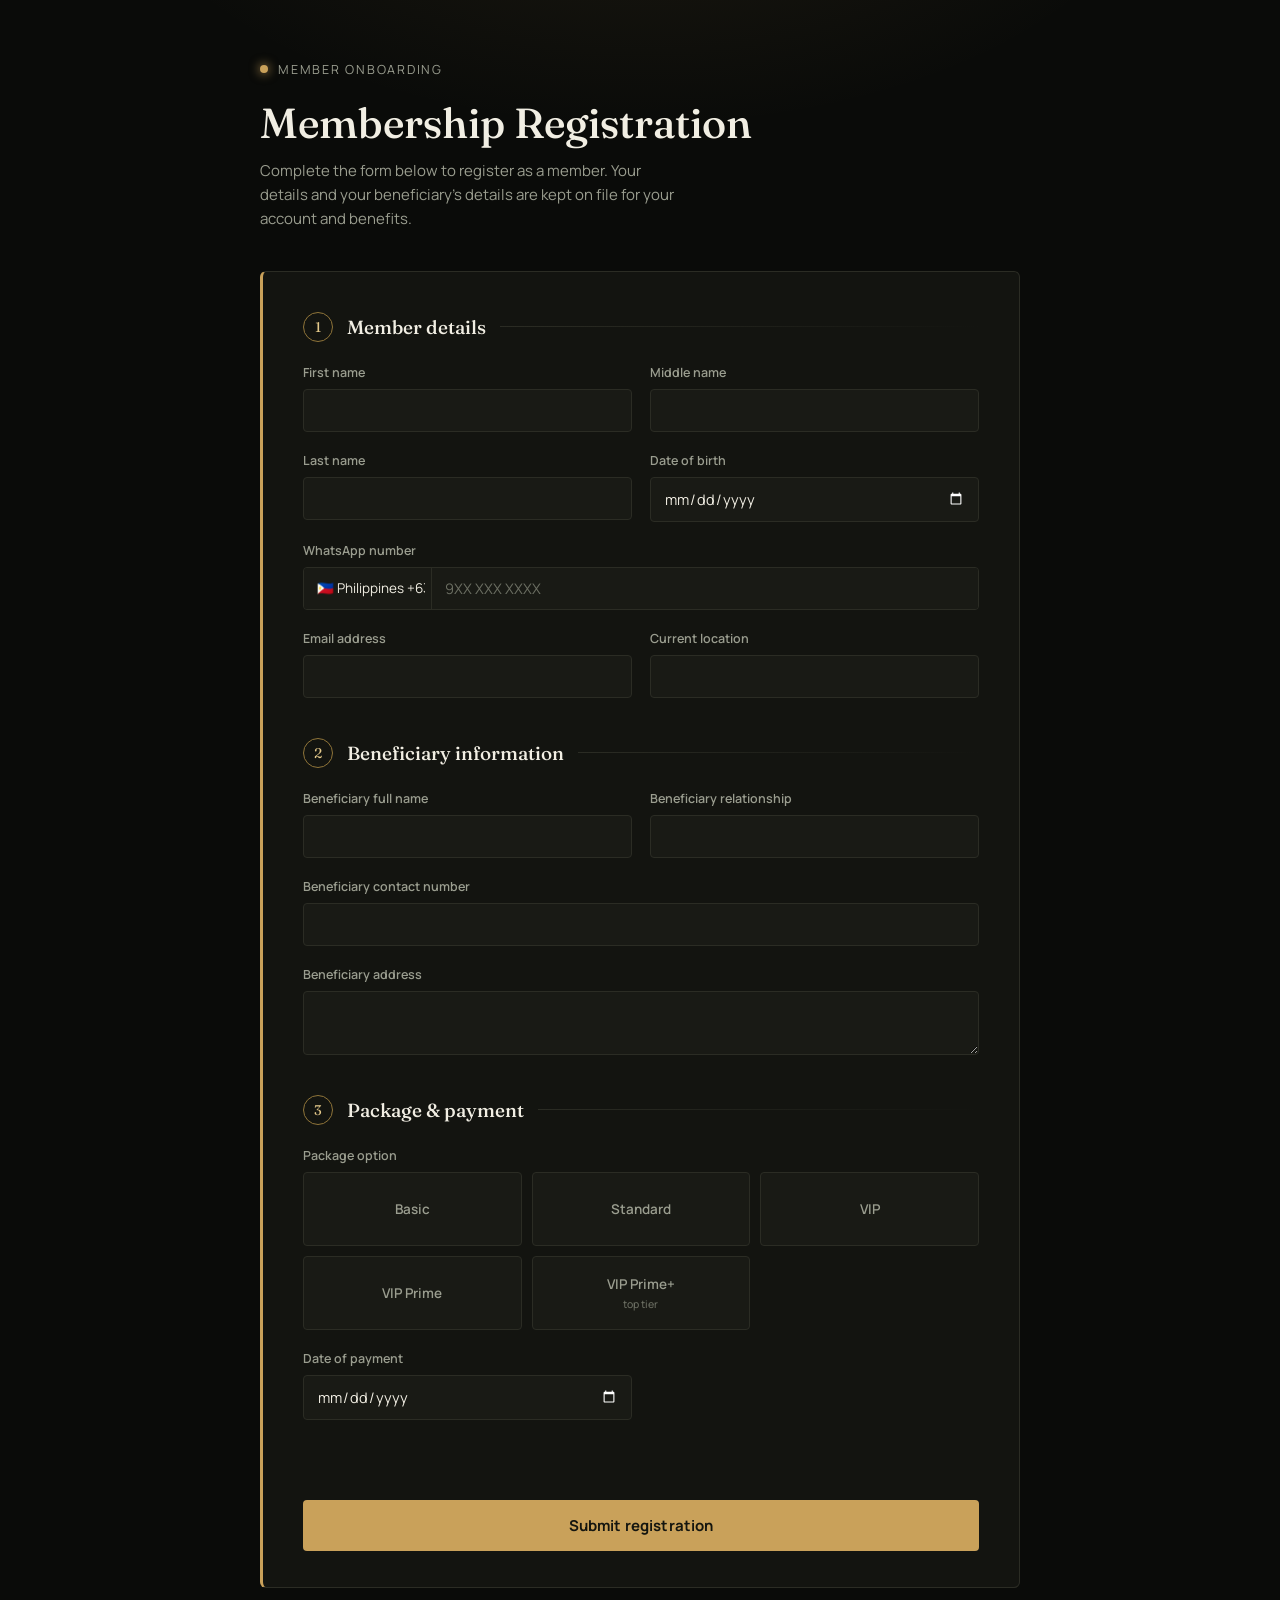
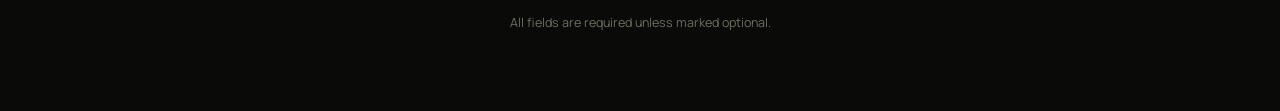
==== xentra.html @ d89745be "Rename index.html to xentra.html" ====
<!DOCTYPE html>
<html lang="en">
<head>
<meta charset="UTF-8">
<meta name="viewport" content="width=device-width, initial-scale=1.0">
<title>Membership Registration</title>
<link rel="preconnect" href="https://fonts.googleapis.com">
<link rel="preconnect" href="https://fonts.gstatic.com" crossorigin>
<link href="https://fonts.googleapis.com/css2?family=Fraunces:opsz,wght@9..144,400;9..144,500;9..144,600&family=Manrope:wght@400;500;600;700&display=swap" rel="stylesheet">
<style>
  :root {
    --bg: #0a0b09;
    --bg-glow: #14150f;
    --card: #131410;
    --card-raised: #191a15;
    --border: #2b2c24;
    --border-soft: #201f1a;
    --gold: #c9a15a;
    --gold-bright: #e4c98a;
    --gold-dim: #8f7439;
    --text: #f1eee3;
    --muted: #9a9d8f;
    --muted-dim: #6b6e62;
    --error: #d9765c;
    --radius: 6px;
  }
  * { box-sizing: border-box; }
  html, body { margin: 0; padding: 0; }
  body {
    font-family: 'Manrope', sans-serif;
    background:
      radial-gradient(ellipse 900px 500px at 50% -10%, rgba(201,161,90,0.10), transparent 60%),
      var(--bg);
    color: var(--text);
    min-height: 100vh;
    padding: 56px 20px 80px;
    -webkit-font-smoothing: antialiased;
  }
  .wrap { max-width: 760px; margin: 0 auto; }

  .masthead { margin-bottom: 40px; }
  .masthead .mark {
    display: inline-flex;
    align-items: center;
    gap: 10px;
    margin-bottom: 22px;
  }
  .mark .dot {
    width: 8px; height: 8px;
    background: var(--gold);
    border-radius: 50%;
    box-shadow: 0 0 10px 2px rgba(201,161,90,0.5);
  }
  .mark span {
    font-size: 12.5px;
    letter-spacing: 0.14em;
    color: var(--muted);
  }
  h1.title {
    font-family: 'Fraunces', serif;
    font-weight: 500;
    font-size: clamp(30px, 5vw, 42px);
    line-height: 1.12;
    margin: 0 0 12px;
    color: var(--text);
  }
  .masthead p {
    max-width: 46ch;
    margin: 0;
    color: var(--muted);
    font-size: 15px;
    line-height: 1.6;
  }

  .card {
    background: var(--card);
    border: 1px solid var(--border);
    border-left: 3px solid var(--gold);
    border-radius: var(--radius);
    padding: 40px 40px 36px;
  }

  .section { margin-bottom: 40px; }
  .section:last-of-type { margin-bottom: 0; }

  .section-head {
    display: flex;
    align-items: center;
    gap: 14px;
    margin-bottom: 22px;
  }
  .section-head .num {
    flex: none;
    width: 30px; height: 30px;
    border: 1px solid var(--gold-dim);
    border-radius: 50%;
    display: flex; align-items: center; justify-content: center;
    font-family: 'Fraunces', serif;
    font-size: 14px;
    color: var(--gold-bright);
  }
  .section-head h2 {
    font-family: 'Fraunces', serif;
    font-weight: 500;
    font-size: 19px;
    margin: 0;
    color: var(--text);
  }
  .section-head .rule {
    flex: 1;
    height: 1px;
    background: linear-gradient(to right, var(--border), transparent);
  }

  .grid {
    display: grid;
    grid-template-columns: 1fr 1fr;
    gap: 20px 18px;
  }
  .field { display: flex; flex-direction: column; min-width: 0; }
  .field.full { grid-column: 1 / -1; }

  label {
    font-size: 12.5px;
    font-weight: 600;
    color: var(--muted);
    margin-bottom: 8px;
  }

  input[type="text"], input[type="email"], input[type="date"], input[type="tel"], textarea, select {
    background: var(--card-raised);
    border: 1px solid var(--border);
    border-radius: 4px;
    color: var(--text);
    font-family: 'Manrope', sans-serif;
    font-size: 14.5px;
    padding: 11px 13px;
    width: 100%;
  }
  input::placeholder, textarea::placeholder { color: var(--muted-dim); }
  input:focus, textarea:focus, select:focus {
    outline: none;
    border-color: var(--gold);
    box-shadow: 0 0 0 3px rgba(201,161,90,0.14);
  }
  textarea { resize: vertical; min-height: 64px; }

  input[type="date"] { color-scheme: dark; }

  /* phone group */
  .phone-group {
    display: flex;
    border: 1px solid var(--border);
    border-radius: 4px;
    overflow: hidden;
    background: var(--card-raised);
  }
  .phone-group:focus-within {
    border-color: var(--gold);
    box-shadow: 0 0 0 3px rgba(201,161,90,0.14);
  }
  .phone-group select {
    border: none;
    border-right: 1px solid var(--border);
    border-radius: 0;
    width: 128px;
    flex: none;
    background: var(--card-raised);
    font-size: 13.5px;
    padding-right: 6px;
  }
  .phone-group select:focus { box-shadow: none; }
  .phone-group input {
    border: none;
    border-radius: 0;
    flex: 1;
    min-width: 0;
  }
  .phone-group input:focus { box-shadow: none; }

  select { appearance: none; -webkit-appearance: none;
    background-image: url("data:image/svg+xml;utf8,<svg xmlns='http://www.w3.org/2000/svg' width='10' height='6' viewBox='0 0 10 6'><path d='M0 0L5 6L10 0' fill='none' stroke='%239a9d8f' stroke-width='1.4'/></svg>");
    background-repeat: no-repeat;
    background-position: right 12px center;
    padding-right: 30px;
  }

  /* package tiers */
  .tiers {
    display: grid;
    grid-template-columns: repeat(3, 1fr);
    gap: 10px;
  }
  .tier { position: relative; }
  .tier input { position: absolute; opacity: 0; width: 0; height: 0; }
  .tier label {
    display: flex;
    flex-direction: column;
    justify-content: center;
    align-items: center;
    text-align: center;
    gap: 4px;
    height: 74px;
    margin: 0;
    border: 1px solid var(--border);
    border-radius: 4px;
    background: var(--card-raised);
    color: var(--muted);
    font-size: 13.5px;
    font-weight: 600;
    cursor: pointer;
    transition: border-color .12s ease, color .12s ease, background .12s ease;
  }
  .tier label .sub { font-size: 10.5px; font-weight: 500; color: var(--muted-dim); }
  .tier label:hover { border-color: var(--gold-dim); color: var(--text); }
  .tier input:checked + label {
    border-color: var(--gold);
    color: var(--gold-bright);
    background: linear-gradient(180deg, rgba(201,161,90,0.10), rgba(201,161,90,0.03));
    box-shadow: 0 0 0 1px var(--gold) inset;
  }
  .tier.top input:checked + label {
    box-shadow: 0 0 0 1px var(--gold) inset, 0 0 16px rgba(201,161,90,0.25);
  }

  button.submit {
    margin-top: 40px;
    width: 100%;
    padding: 15px;
    background: var(--gold);
    color: #14150f;
    border: none;
    border-radius: 4px;
    font-family: 'Manrope', sans-serif;
    font-size: 15px;
    font-weight: 700;
    letter-spacing: 0.01em;
    cursor: pointer;
    transition: background .12s ease;
  }
  button.submit:hover { background: var(--gold-bright); }

  #confirmation {
    display: none;
    margin-top: 18px;
    padding: 16px 18px;
    border-radius: 4px;
    background: rgba(201,161,90,0.08);
    border: 1px solid var(--gold-dim);
    color: var(--gold-bright);
    font-size: 13.5px;
    line-height: 1.6;
  }
  #confirmation strong { color: var(--text); }

  footer.note {
    text-align: center;
    margin-top: 26px;
    color: var(--muted-dim);
    font-size: 12.5px;
  }

  @media (max-width: 620px) {
    .grid { grid-template-columns: 1fr; }
    .tiers { grid-template-columns: repeat(2, 1fr); }
    .card { padding: 30px 22px; }
    .phone-group { flex-direction: column; }
    .phone-group select { width: 100%; border-right: none; border-bottom: 1px solid var(--border); }
  }
</style>
</head>
<body>
<div class="wrap">

  <div class="masthead">
    <div class="mark"><span class="dot"></span><span>MEMBER ONBOARDING</span></div>
    <h1 class="title">Membership Registration</h1>
    <p>Complete the form below to register as a member. Your details and your beneficiary's details are kept on file for your account and benefits.</p>
  </div>

  <div class="card">
    <form id="regForm">

      <div class="section">
        <div class="section-head"><span class="num">1</span><h2>Member details</h2><span class="rule"></span></div>
        <div class="grid">
          <div class="field">
            <label for="firstName">First name</label>
            <input type="text" id="firstName" required>
          </div>
          <div class="field">
            <label for="middleName">Middle name</label>
            <input type="text" id="middleName">
          </div>
          <div class="field">
            <label for="lastName">Last name</label>
            <input type="text" id="lastName" required>
          </div>
          <div class="field">
            <label for="dob">Date of birth</label>
            <input type="date" id="dob" required>
          </div>
          <div class="field full">
            <label for="whatsappNumber">WhatsApp number</label>
            <div class="phone-group">
              <select id="countryCode" aria-label="Country code"></select>
              <input type="tel" id="whatsappNumber" placeholder="9XX XXX XXXX" required>
            </div>
          </div>
          <div class="field">
            <label for="email">Email address</label>
            <input type="email" id="email" required>
          </div>
          <div class="field">
            <label for="location">Current location</label>
            <input type="text" id="location" required>
          </div>
        </div>
      </div>

      <div class="section">
        <div class="section-head"><span class="num">2</span><h2>Beneficiary information</h2><span class="rule"></span></div>
        <div class="grid">
          <div class="field">
            <label for="benName">Beneficiary full name</label>
            <input type="text" id="benName" required>
          </div>
          <div class="field">
            <label for="benRelationship">Beneficiary relationship</label>
            <input type="text" id="benRelationship" required>
          </div>
          <div class="field full">
            <label for="benContact">Beneficiary contact number</label>
            <input type="tel" id="benContact" required>
          </div>
          <div class="field full">
            <label for="benAddress">Beneficiary address</label>
            <textarea id="benAddress" required></textarea>
          </div>
        </div>
      </div>

      <div class="section">
        <div class="section-head"><span class="num">3</span><h2>Package &amp; payment</h2><span class="rule"></span></div>

        <div class="field full" style="margin-bottom: 20px;">
          <label>Package option</label>
          <div class="tiers">
            <div class="tier">
              <input type="radio" name="package" id="pkgBasic" value="Basic" required>
              <label for="pkgBasic">Basic</label>
            </div>
            <div class="tier">
              <input type="radio" name="package" id="pkgStandard" value="Standard">
              <label for="pkgStandard">Standard</label>
            </div>
            <div class="tier">
              <input type="radio" name="package" id="pkgVip" value="VIP">
              <label for="pkgVip">VIP</label>
            </div>
            <div class="tier">
              <input type="radio" name="package" id="pkgVipPrime" value="VIP Prime">
              <label for="pkgVipPrime">VIP Prime</label>
            </div>
            <div class="tier top">
              <input type="radio" name="package" id="pkgVipPrimePlus" value="VIP Prime+">
              <label for="pkgVipPrimePlus">VIP Prime+<span class="sub">top tier</span></label>
            </div>
          </div>
        </div>

        <div class="grid">
          <div class="field">
            <label for="paymentDate">Date of payment</label>
            <input type="date" id="paymentDate" required>
          </div>
        </div>
      </div>

      <div class="h-captcha" data-captcha="true" style="margin-bottom: 20px;"></div>

      <button type="submit" class="submit">Submit registration</button>
      <div id="confirmation"></div>
    </form>
  </div>

  <footer class="note">All fields are required unless marked optional.</footer>
</div>

<!-- hCaptcha spam protection (free, via Web3Forms) -->
<script src="https://web3forms.com/client/script.js" async defer></script>

<script>
  // [iso2, name, dial code]
  const countries = [
["AF","Afghanistan","93"],["AL","Albania","355"],["DZ","Algeria","213"],["AD","Andorra","376"],
["AO","Angola","244"],["AG","Antigua and Barbuda","1268"],["AR","Argentina","54"],["AM","Armenia","374"],
["AU","Australia","61"],["AT","Austria","43"],["AZ","Azerbaijan","994"],["BS","Bahamas","1242"],
["BH","Bahrain","973"],["BD","Bangladesh","880"],["BB","Barbados","1246"],["BY","Belarus","375"],
["BE","Belgium","32"],["BZ","Belize","501"],["BJ","Benin","229"],["BT","Bhutan","975"],
["BO","Bolivia","591"],["BA","Bosnia and Herzegovina","387"],["BW","Botswana","267"],["BR","Brazil","55"],
["BN","Brunei","673"],["BG","Bulgaria","359"],["BF","Burkina Faso","226"],["BI","Burundi","257"],
["KH","Cambodia","855"],["CM","Cameroon","237"],["CA","Canada","1"],["CV","Cape Verde","238"],
["CF","Central African Republic","236"],["TD","Chad","235"],["CL","Chile","56"],["CN","China","86"],
["CO","Colombia","57"],["KM","Comoros","269"],["CG","Congo (Brazzaville)","242"],["CD","Congo (DRC)","243"],
["CR","Costa Rica","506"],["HR","Croatia","385"],["CU","Cuba","53"],["CY","Cyprus","357"],
["CZ","Czech Republic","420"],["DK","Denmark","45"],["DJ","Djibouti","253"],["DM","Dominica","1767"],
["DO","Dominican Republic","1809"],["EC","Ecuador","593"],["EG","Egypt","20"],["SV","El Salvador","503"],
["GQ","Equatorial Guinea","240"],["ER","Eritrea","291"],["EE","Estonia","372"],["SZ","Eswatini","268"],
["ET","Ethiopia","251"],["FJ","Fiji","679"],["FI","Finland","358"],["FR","France","33"],
["GA","Gabon","241"],["GM","Gambia","220"],["GE","Georgia","995"],["DE","Germany","49"],
["GH","Ghana","233"],["GR","Greece","30"],["GD","Grenada","1473"],["GT","Guatemala","502"],
["GN","Guinea","224"],["GW","Guinea-Bissau","245"],["GY","Guyana","592"],["HT","Haiti","509"],
["HN","Honduras","504"],["HK","Hong Kong","852"],["HU","Hungary","36"],["IS","Iceland","354"],
["IN","India","91"],["ID","Indonesia","62"],["IR","Iran","98"],["IQ","Iraq","964"],
["IE","Ireland","353"],["IL","Israel","972"],["IT","Italy","39"],["CI","Ivory Coast","225"],
["JM","Jamaica","1876"],["JP","Japan","81"],["JO","Jordan","962"],["KZ","Kazakhstan","7"],
["KE","Kenya","254"],["KI","Kiribati","686"],["KW","Kuwait","965"],["KG","Kyrgyzstan","996"],
["LA","Laos","856"],["LV","Latvia","371"],["LB","Lebanon","961"],["LS","Lesotho","266"],
["LR","Liberia","231"],["LY","Libya","218"],["LI","Liechtenstein","423"],["LT","Lithuania","370"],
["LU","Luxembourg","352"],["MO","Macau","853"],["MG","Madagascar","261"],["MW","Malawi","265"],
["MY","Malaysia","60"],["MV","Maldives","960"],["ML","Mali","223"],["MT","Malta","356"],
["MH","Marshall Islands","692"],["MR","Mauritania","222"],["MU","Mauritius","230"],["MX","Mexico","52"],
["FM","Micronesia","691"],["MD","Moldova","373"],["MC","Monaco","377"],["MN","Mongolia","976"],
["ME","Montenegro","382"],["MA","Morocco","212"],["MZ","Mozambique","258"],["MM","Myanmar","95"],
["NA","Namibia","264"],["NR","Nauru","674"],["NP","Nepal","977"],["NL","Netherlands","31"],
["NZ","New Zealand","64"],["NI","Nicaragua","505"],["NE","Niger","227"],["NG","Nigeria","234"],
["KP","North Korea","850"],["MK","North Macedonia","389"],["NO","Norway","47"],["OM","Oman","968"],
["PK","Pakistan","92"],["PW","Palau","680"],["PS","Palestine","970"],["PA","Panama","507"],
["PG","Papua New Guinea","675"],["PY","Paraguay","595"],["PE","Peru","51"],["PH","Philippines","63"],
["PL","Poland","48"],["PT","Portugal","351"],["PR","Puerto Rico","1787"],["QA","Qatar","974"],
["RO","Romania","40"],["RU","Russia","7"],["RW","Rwanda","250"],["KN","Saint Kitts and Nevis","1869"],
["LC","Saint Lucia","1758"],["VC","Saint Vincent and the Grenadines","1784"],["WS","Samoa","685"],
["SM","San Marino","378"],["ST","Sao Tome and Principe","239"],["SA","Saudi Arabia","966"],
["SN","Senegal","221"],["RS","Serbia","381"],["SC","Seychelles","248"],["SL","Sierra Leone","232"],
["SG","Singapore","65"],["SK","Slovakia","421"],["SI","Slovenia","386"],["SB","Solomon Islands","677"],
["SO","Somalia","252"],["ZA","South Africa","27"],["KR","South Korea","82"],["SS","South Sudan","211"],
["ES","Spain","34"],["LK","Sri Lanka","94"],["SD","Sudan","249"],["SR","Suriname","597"],
["SE","Sweden","46"],["CH","Switzerland","41"],["SY","Syria","963"],["TW","Taiwan","886"],
["TJ","Tajikistan","992"],["TZ","Tanzania","255"],["TH","Thailand","66"],["TL","Timor-Leste","670"],
["TG","Togo","228"],["TO","Tonga","676"],["TT","Trinidad and Tobago","1868"],["TN","Tunisia","216"],
["TR","Turkey","90"],["TM","Turkmenistan","993"],["TV","Tuvalu","688"],["UG","Uganda","256"],
["UA","Ukraine","380"],["AE","United Arab Emirates","971"],["GB","United Kingdom","44"],
["US","United States","1"],["UY","Uruguay","598"],["UZ","Uzbekistan","998"],["VU","Vanuatu","678"],
["VA","Vatican City","379"],["VE","Venezuela","58"],["VN","Vietnam","84"],["YE","Yemen","967"],
["ZM","Zambia","260"],["ZW","Zimbabwe","263"]
  ];

  function flagEmoji(iso2) {
    return String.fromCodePoint(...[...iso2.toUpperCase()].map(c => 127397 + c.charCodeAt(0)));
  }

  const select = document.getElementById('countryCode');
  countries.forEach(([iso2, name, dial]) => {
    const opt = document.createElement('option');
    opt.value = dial;
    opt.dataset.iso = iso2;
    opt.textContent = `${flagEmoji(iso2)} ${name} +${dial}`;
    if (iso2 === 'PH') opt.selected = true;
    select.appendChild(opt);
  });

  // ---- Web3Forms setup ----
  // 1. Go to https://web3forms.com, enter josh.aldea@outlook.com, and get a free Access Key.
  // 2. Paste that key below, replacing "YOUR_ACCESS_KEY_HERE".
  const WEB3FORMS_ACCESS_KEY = "4d484236-e8c4-4e3f-8354-c5b3d680254d";

  document.getElementById('regForm').addEventListener('submit', async function (e) {
    e.preventDefault();

    const hCaptchaField = document.querySelector('textarea[name="h-captcha-response"]');
    const hCaptchaValue = hCaptchaField ? hCaptchaField.value : '';
    if (!hCaptchaValue) {
      alert('Please complete the "I am human" checkbox before submitting.');
      return;
    }

    const pkg = document.querySelector('input[name="package"]:checked');
    const dial = select.value;
    const number = document.getElementById('whatsappNumber').value;
    const first = document.getElementById('firstName').value;
    const last = document.getElementById('lastName').value;

    const box = document.getElementById('confirmation');
    const submitBtn = document.querySelector('.submit');

    const payload = {
      access_key: WEB3FORMS_ACCESS_KEY,
      subject: "New Membership Registration — " + first + " " + last,
      from_name: "Livatee Membership Form",
      "First name": first,
      "Middle name": document.getElementById('middleName').value,
      "Last name": last,
      "Date of birth": document.getElementById('dob').value,
      "WhatsApp number": '+' + dial + ' ' + number,
      "Email address": document.getElementById('email').value,
      "Current location": document.getElementById('location').value,
      "Beneficiary full name": document.getElementById('benName').value,
      "Beneficiary relationship": document.getElementById('benRelationship').value,
      "Beneficiary contact number": document.getElementById('benContact').value,
      "Beneficiary address": document.getElementById('benAddress').value,
      "Package option": pkg ? pkg.value : "",
      "Date of payment": document.getElementById('paymentDate').value,
      "h-captcha-response": hCaptchaValue
    };

    submitBtn.disabled = true;
    submitBtn.textContent = "Submitting...";

    try {
      const response = await fetch("https://api.web3forms.com/submit", {
        method: "POST",
        headers: {
          "Content-Type": "application/json",
          "Accept": "application/json"
        },
        body: JSON.stringify(payload)
      });
      const result = await response.json();

      box.style.display = 'block';
      if (result.success) {
        box.innerHTML =
          '<strong>Registration submitted.</strong><br>' +
          first + ' ' + last + ' — WhatsApp +' + dial + ' ' + number +
          (pkg ? ' — ' + pkg.value + ' package.' : '.') +
          '<br>Thank you — we\'ve received your details.';
        document.getElementById('regForm').reset();
      } else {
        box.innerHTML = '<strong>Something went wrong.</strong><br>Please try again, or contact us directly.';
      }
    } catch (err) {
      box.style.display = 'block';
      box.innerHTML = '<strong>Network error.</strong><br>Please check your connection and try again.';
    } finally {
      submitBtn.disabled = false;
      submitBtn.textContent = "Submit registration";
    }
  });
</script>
</body>
</html>
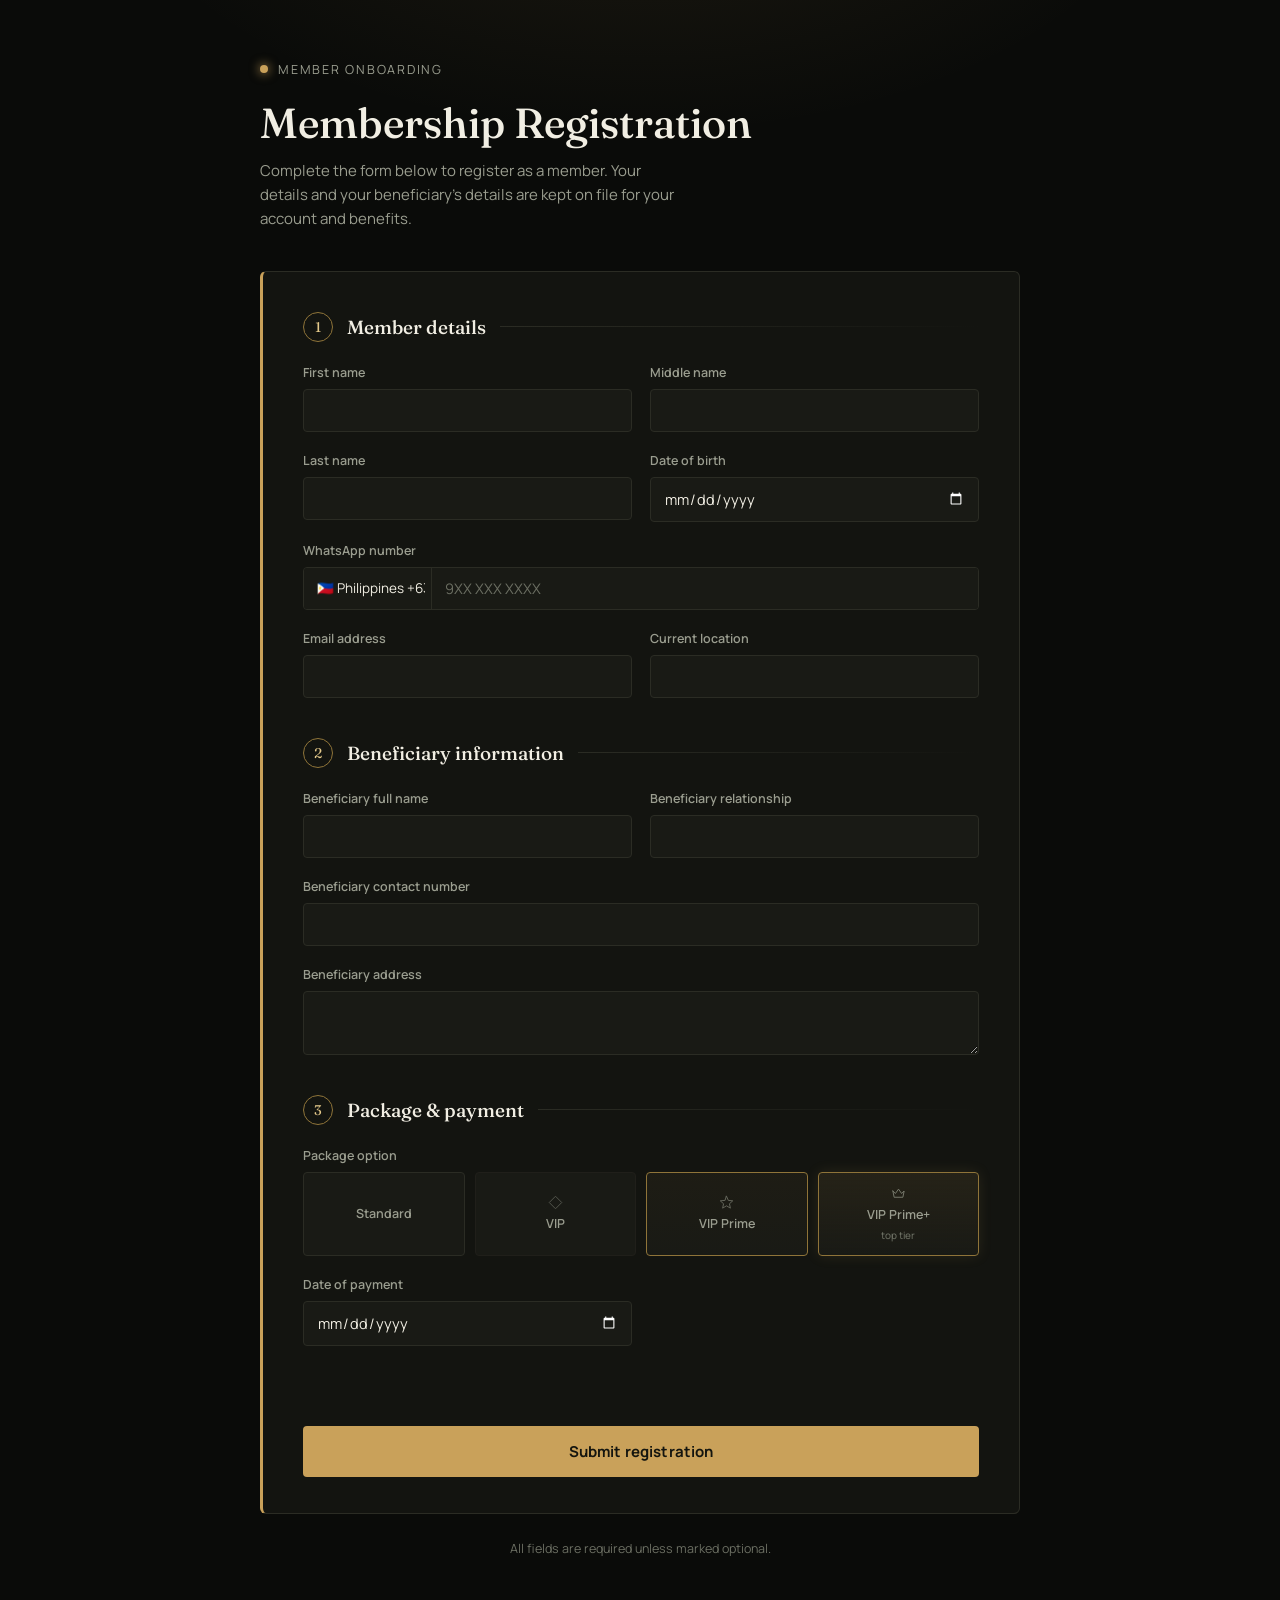
==== commit 3dad59b7: "Rename index.html to xentra.html" ====
--- a/xentra.html
+++ b/xentra.html
@@ -185,42 +185,101 @@
     padding-right: 30px;
   }
 
-  /* package tiers */
+  /* package tiers — each step up reads visibly more premium than the last */
   .tiers {
     display: grid;
-    grid-template-columns: repeat(3, 1fr);
+    grid-template-columns: repeat(4, 1fr);
     gap: 10px;
   }
   .tier { position: relative; }
   .tier input { position: absolute; opacity: 0; width: 0; height: 0; }
   .tier label {
+    position: relative;
     display: flex;
     flex-direction: column;
     justify-content: center;
     align-items: center;
     text-align: center;
-    gap: 4px;
-    height: 74px;
+    gap: 5px;
+    height: 84px;
     margin: 0;
     border: 1px solid var(--border);
     border-radius: 4px;
     background: var(--card-raised);
     color: var(--muted);
-    font-size: 13.5px;
+    font-size: 12.5px;
     font-weight: 600;
     cursor: pointer;
-    transition: border-color .12s ease, color .12s ease, background .12s ease;
-  }
-  .tier label .sub { font-size: 10.5px; font-weight: 500; color: var(--muted-dim); }
-  .tier label:hover { border-color: var(--gold-dim); color: var(--text); }
-  .tier input:checked + label {
+    transition: border-color .15s ease, color .15s ease, background .15s ease, box-shadow .25s ease, transform .15s ease;
+  }
+  .tier label > * { position: relative; z-index: 1; }
+  .tier label .ic { width: 15px; height: 15px; opacity: .45; transition: opacity .15s ease; }
+  .tier label .sub { font-size: 10px; font-weight: 500; color: var(--muted-dim); }
+
+  /* Standard — the quiet baseline everything else is measured against */
+  .tier-standard label:hover { border-color: var(--gold-dim); color: var(--text); }
+  .tier-standard input:checked + label {
     border-color: var(--gold);
     color: var(--gold-bright);
     background: linear-gradient(180deg, rgba(201,161,90,0.10), rgba(201,161,90,0.03));
     box-shadow: 0 0 0 1px var(--gold) inset;
   }
-  .tier.top input:checked + label {
-    box-shadow: 0 0 0 1px var(--gold) inset, 0 0 16px rgba(201,161,90,0.25);
+
+  /* VIP — a step warmer at rest, gold glow when picked */
+  .tier-vip label { border-color: var(--border-soft); }
+  .tier-vip label:hover { border-color: var(--gold-dim); color: var(--text); }
+  .tier-vip label:hover .ic { opacity: .8; }
+  .tier-vip input:checked + label {
+    border-color: var(--gold);
+    color: var(--gold-bright);
+    background: linear-gradient(180deg, rgba(201,161,90,0.15), rgba(201,161,90,0.04));
+    box-shadow: 0 0 0 1px var(--gold) inset, 0 0 10px rgba(201,161,90,0.2);
+  }
+  .tier-vip input:checked + label .ic { opacity: 1; }
+
+  /* VIP Prime — already lit at rest, lifts and glows brighter when picked */
+  .tier-prime label {
+    border-color: var(--gold-dim);
+    background: linear-gradient(180deg, rgba(201,161,90,0.06), var(--card-raised));
+  }
+  .tier-prime label:hover { border-color: var(--gold); color: var(--text); }
+  .tier-prime label .ic { opacity: .6; }
+  .tier-prime label:hover .ic { opacity: 1; }
+  .tier-prime input:checked + label {
+    border-color: var(--gold-bright);
+    color: var(--gold-bright);
+    background: linear-gradient(180deg, rgba(201,161,90,0.22), rgba(201,161,90,0.05));
+    box-shadow: 0 0 0 1px var(--gold) inset, 0 0 20px rgba(201,161,90,0.32);
+    transform: translateY(-1px);
+  }
+  .tier-prime input:checked + label .ic { opacity: 1; }
+
+  /* VIP Prime+ — the top of the ladder: persistent glow, a sweep of light, always a little raised */
+  .tier-primeplus label {
+    overflow: hidden;
+    border-color: var(--gold-dim);
+    background: linear-gradient(180deg, rgba(201,161,90,0.1), var(--card-raised));
+    box-shadow: 0 0 14px rgba(201,161,90,0.12);
+  }
+  .tier-primeplus label::before {
+    content: "";
+    position: absolute;
+    inset: 0;
+    z-index: 0;
+    background: linear-gradient(115deg, transparent 40%, rgba(228,201,138,0.4) 50%, transparent 60%);
+    transform: translateX(-130%);
+    transition: transform .7s ease;
+  }
+  .tier-primeplus label:hover::before,
+  .tier-primeplus input:checked + label::before { transform: translateX(130%); }
+  .tier-primeplus label:hover { border-color: var(--gold); color: var(--text); transform: translateY(-1px); }
+  .tier-primeplus label .ic { opacity: .75; }
+  .tier-primeplus input:checked + label {
+    border-color: var(--gold-bright);
+    color: var(--gold-bright);
+    background: linear-gradient(180deg, rgba(201,161,90,0.28), rgba(201,161,90,0.06));
+    box-shadow: 0 0 0 1px var(--gold-bright) inset, 0 0 30px rgba(201,161,90,0.48);
+    transform: translateY(-2px);
   }
 
   button.submit {
@@ -346,25 +405,30 @@
         <div class="field full" style="margin-bottom: 20px;">
           <label>Package option</label>
           <div class="tiers">
-            <div class="tier">
-              <input type="radio" name="package" id="pkgBasic" value="Basic" required>
-              <label for="pkgBasic">Basic</label>
-            </div>
-            <div class="tier">
-              <input type="radio" name="package" id="pkgStandard" value="Standard">
+            <div class="tier tier-standard">
+              <input type="radio" name="package" id="pkgStandard" value="Standard" required>
               <label for="pkgStandard">Standard</label>
             </div>
-            <div class="tier">
+            <div class="tier tier-vip">
               <input type="radio" name="package" id="pkgVip" value="VIP">
-              <label for="pkgVip">VIP</label>
+              <label for="pkgVip">
+                <svg class="ic" viewBox="0 0 24 24" fill="none" stroke="currentColor" stroke-width="1.6" stroke-linejoin="round"><path d="M12 2L22 12L12 22L2 12Z"/></svg>
+                VIP
+              </label>
             </div>
-            <div class="tier">
+            <div class="tier tier-prime">
               <input type="radio" name="package" id="pkgVipPrime" value="VIP Prime">
-              <label for="pkgVipPrime">VIP Prime</label>
+              <label for="pkgVipPrime">
+                <svg class="ic" viewBox="0 0 24 24" fill="none" stroke="currentColor" stroke-width="1.5" stroke-linejoin="round" stroke-linecap="round"><path d="M12 2L14.9 8.6L22 9.3L16.7 14L18.2 21L12 17.3L5.8 21L7.3 14L2 9.3L9.1 8.6Z"/></svg>
+                VIP Prime
+              </label>
             </div>
-            <div class="tier top">
+            <div class="tier tier-primeplus">
               <input type="radio" name="package" id="pkgVipPrimePlus" value="VIP Prime+">
-              <label for="pkgVipPrimePlus">VIP Prime+<span class="sub">top tier</span></label>
+              <label for="pkgVipPrimePlus">
+                <svg class="ic" viewBox="0 0 24 24" fill="none" stroke="currentColor" stroke-width="1.5" stroke-linejoin="round" stroke-linecap="round"><path d="M3 8L7 12L12 5L17 12L21 8L19 18H5L3 8Z"/></svg>
+                VIP Prime+<span class="sub">top tier</span>
+              </label>
             </div>
           </div>
         </div>
@@ -376,8 +440,6 @@
           </div>
         </div>
       </div>
-
-      <div class="h-captcha" data-captcha="true" style="margin-bottom: 20px;"></div>
 
       <button type="submit" class="submit">Submit registration</button>
       <div id="confirmation"></div>
@@ -386,9 +448,6 @@
 
   <footer class="note">All fields are required unless marked optional.</footer>
 </div>
-
-<!-- hCaptcha spam protection (free, via Web3Forms) -->
-<script src="https://web3forms.com/client/script.js" async defer></script>
 
 <script>
   // [iso2, name, dial code]
@@ -468,13 +527,6 @@
   document.getElementById('regForm').addEventListener('submit', async function (e) {
     e.preventDefault();
 
-    const hCaptchaField = document.querySelector('textarea[name="h-captcha-response"]');
-    const hCaptchaValue = hCaptchaField ? hCaptchaField.value : '';
-    if (!hCaptchaValue) {
-      alert('Please complete the "I am human" checkbox before submitting.');
-      return;
-    }
-
     const pkg = document.querySelector('input[name="package"]:checked');
     const dial = select.value;
     const number = document.getElementById('whatsappNumber').value;
@@ -500,8 +552,7 @@
       "Beneficiary contact number": document.getElementById('benContact').value,
       "Beneficiary address": document.getElementById('benAddress').value,
       "Package option": pkg ? pkg.value : "",
-      "Date of payment": document.getElementById('paymentDate').value,
-      "h-captcha-response": hCaptchaValue
+      "Date of payment": document.getElementById('paymentDate').value
     };
 
     submitBtn.disabled = true;
